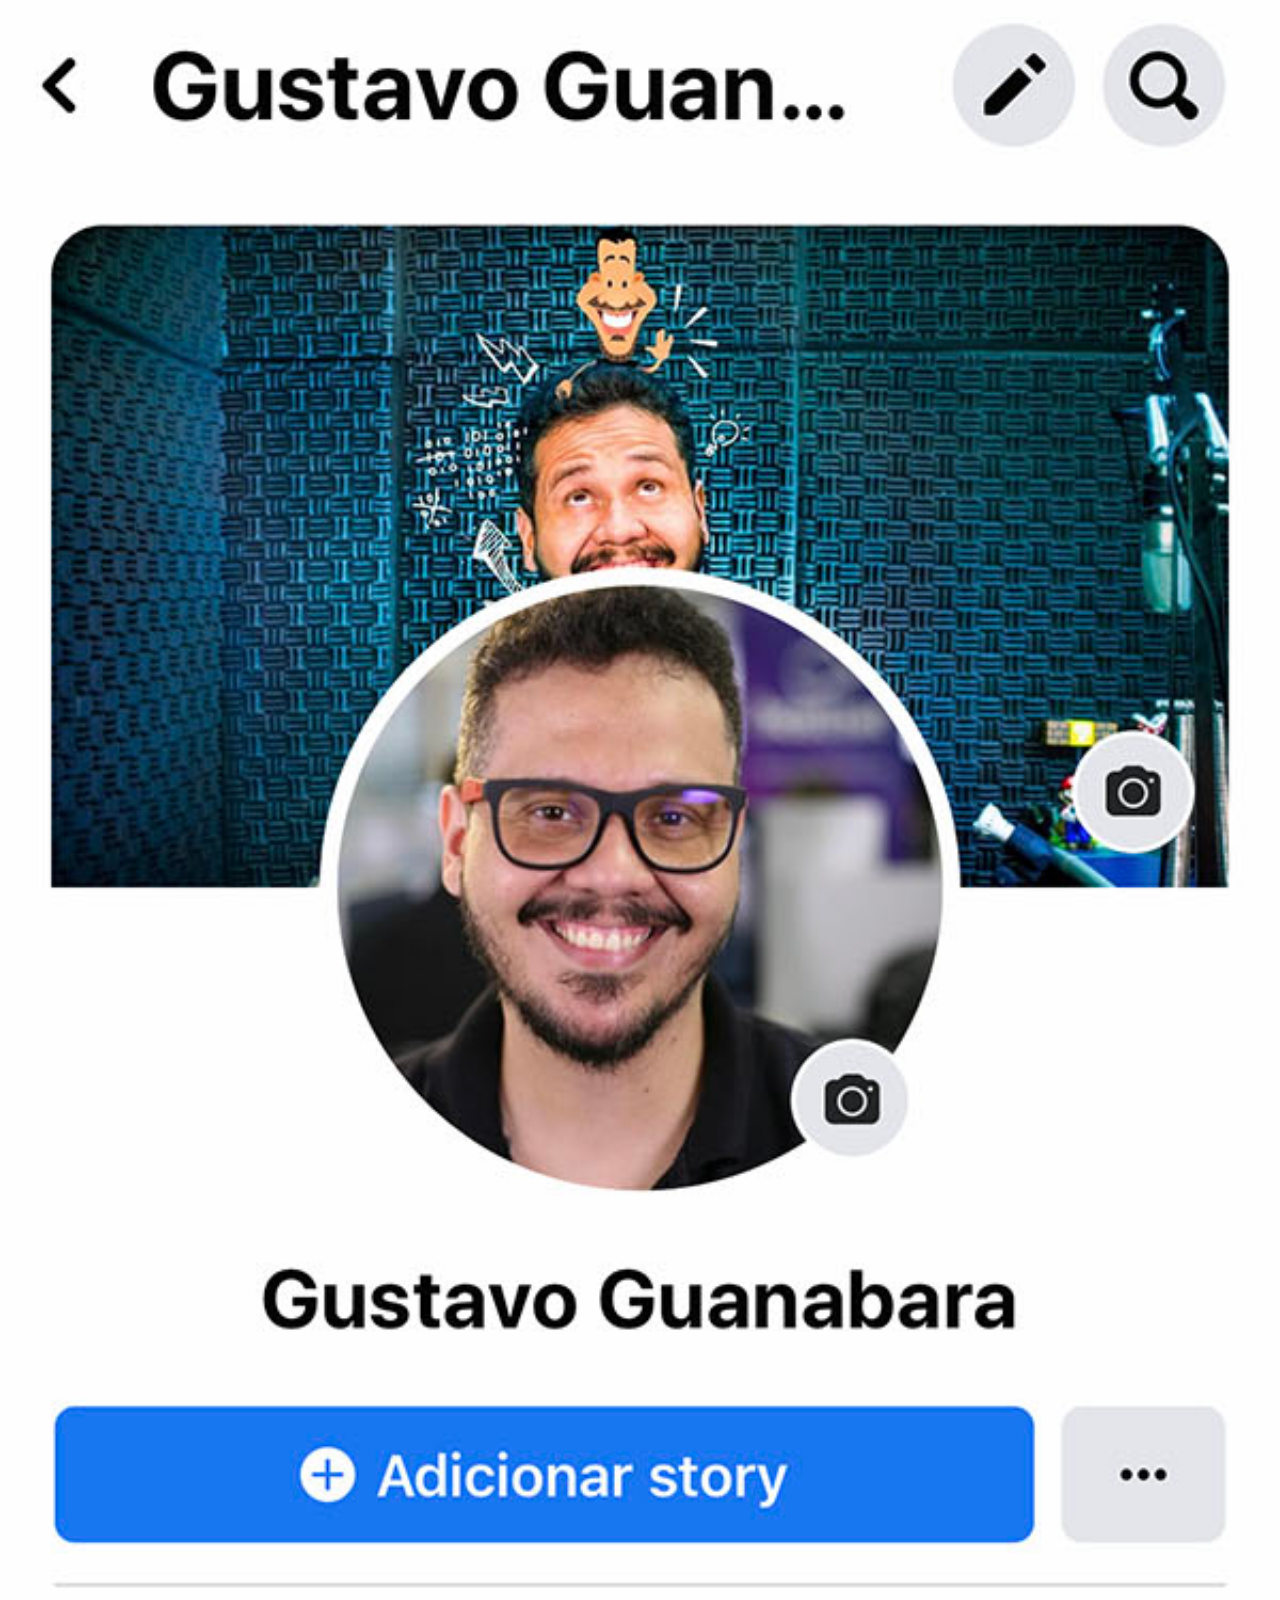
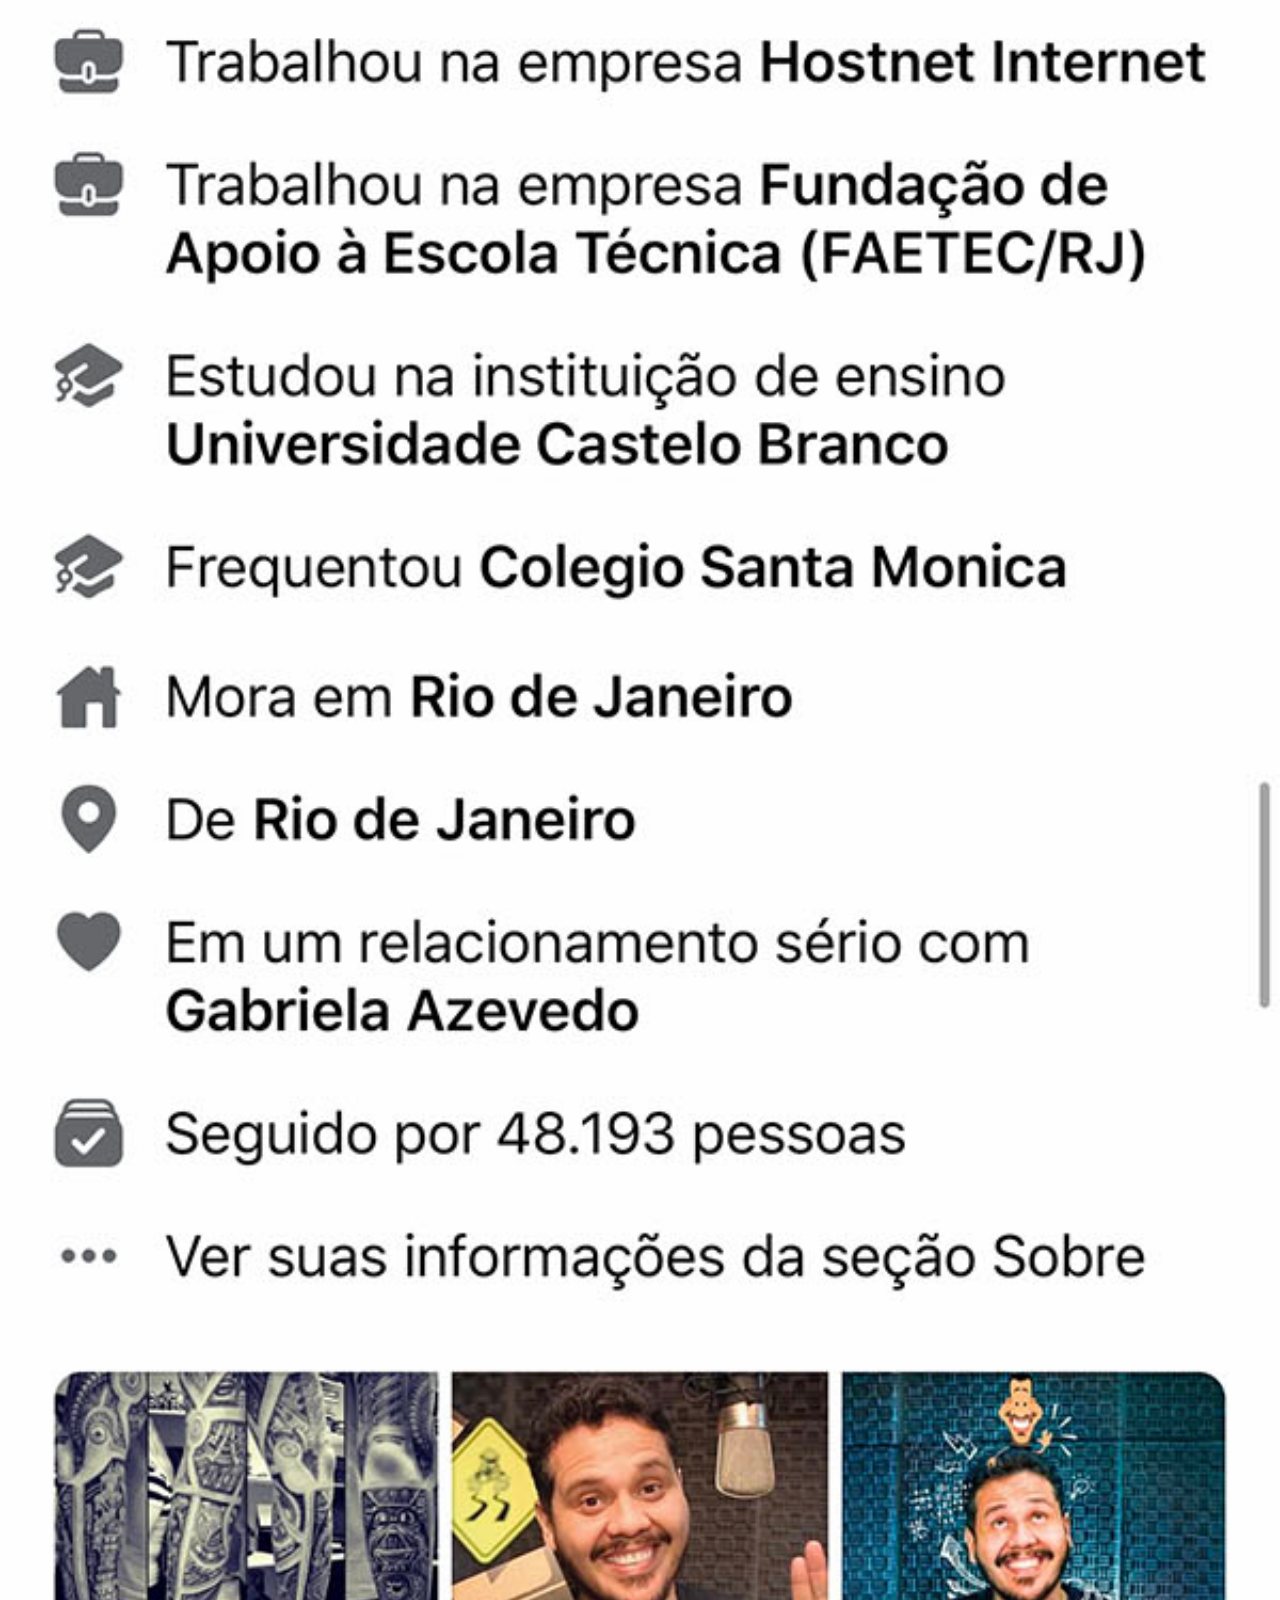
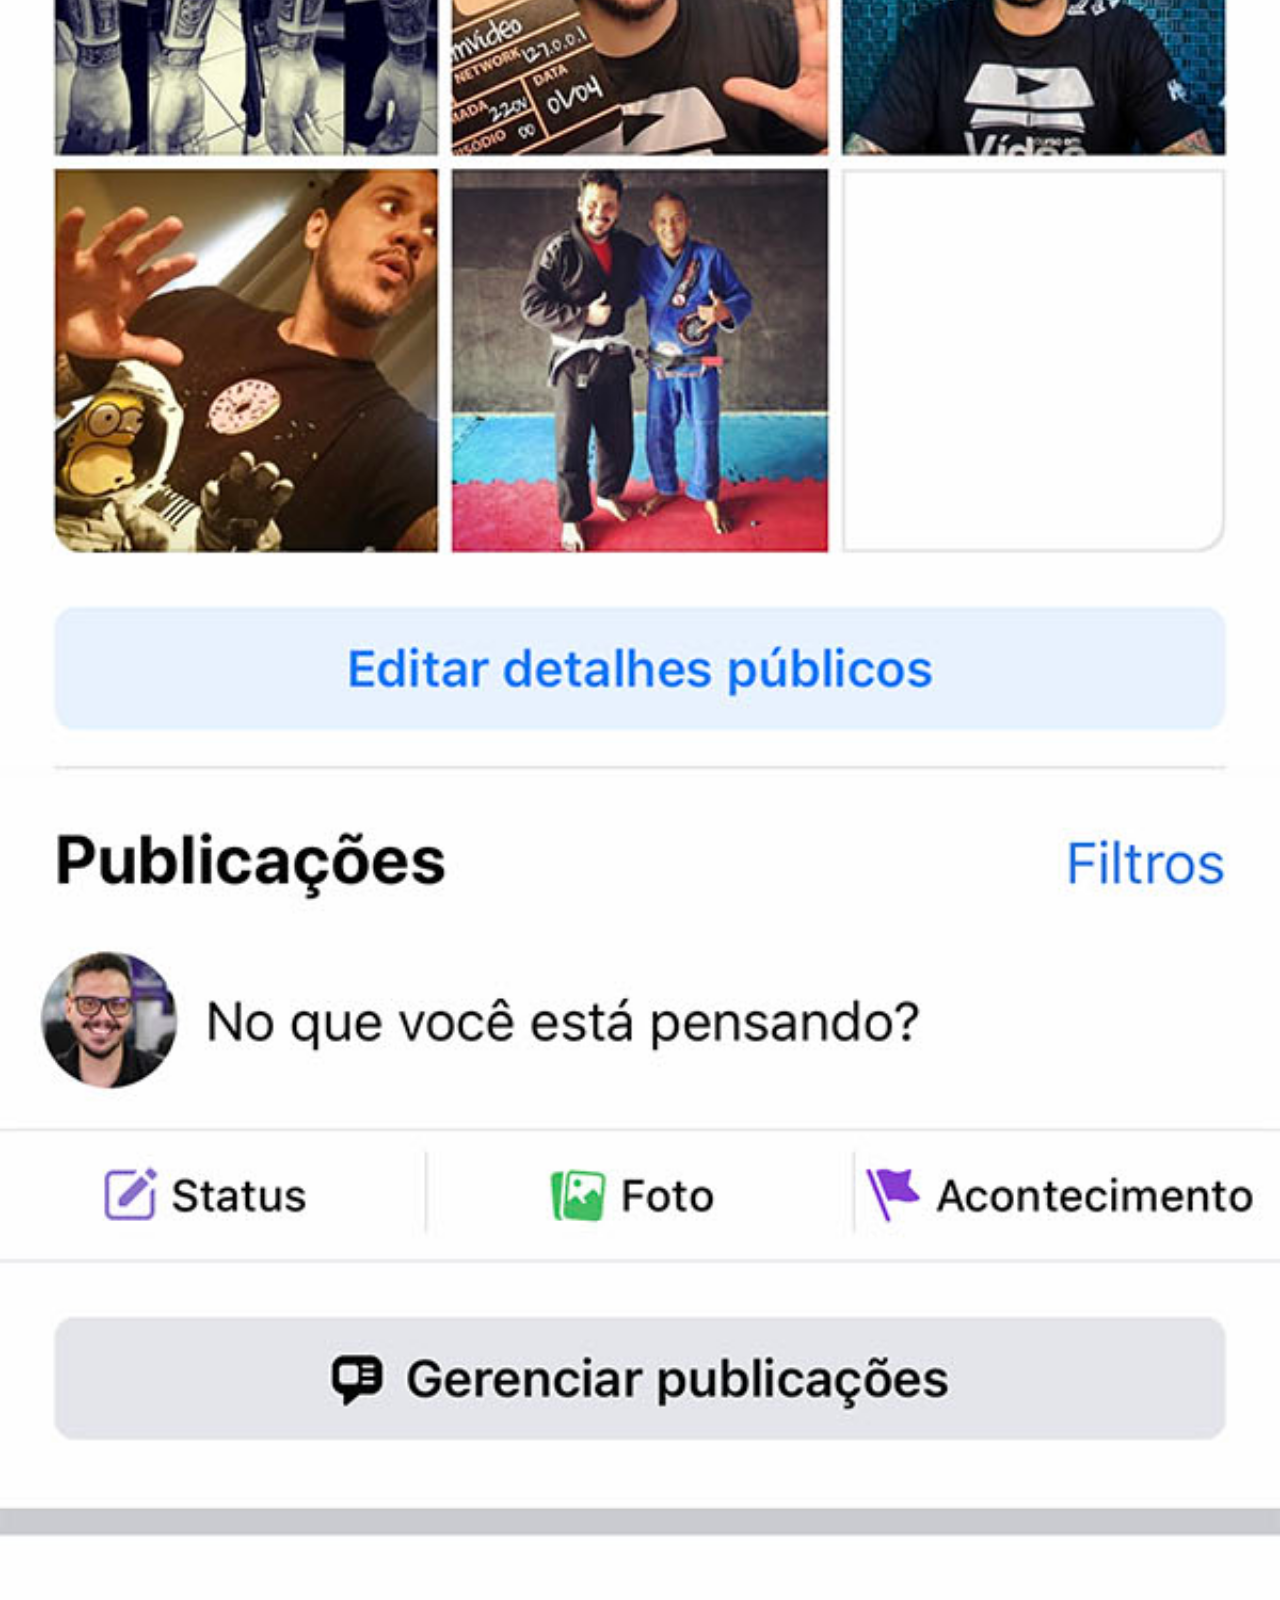
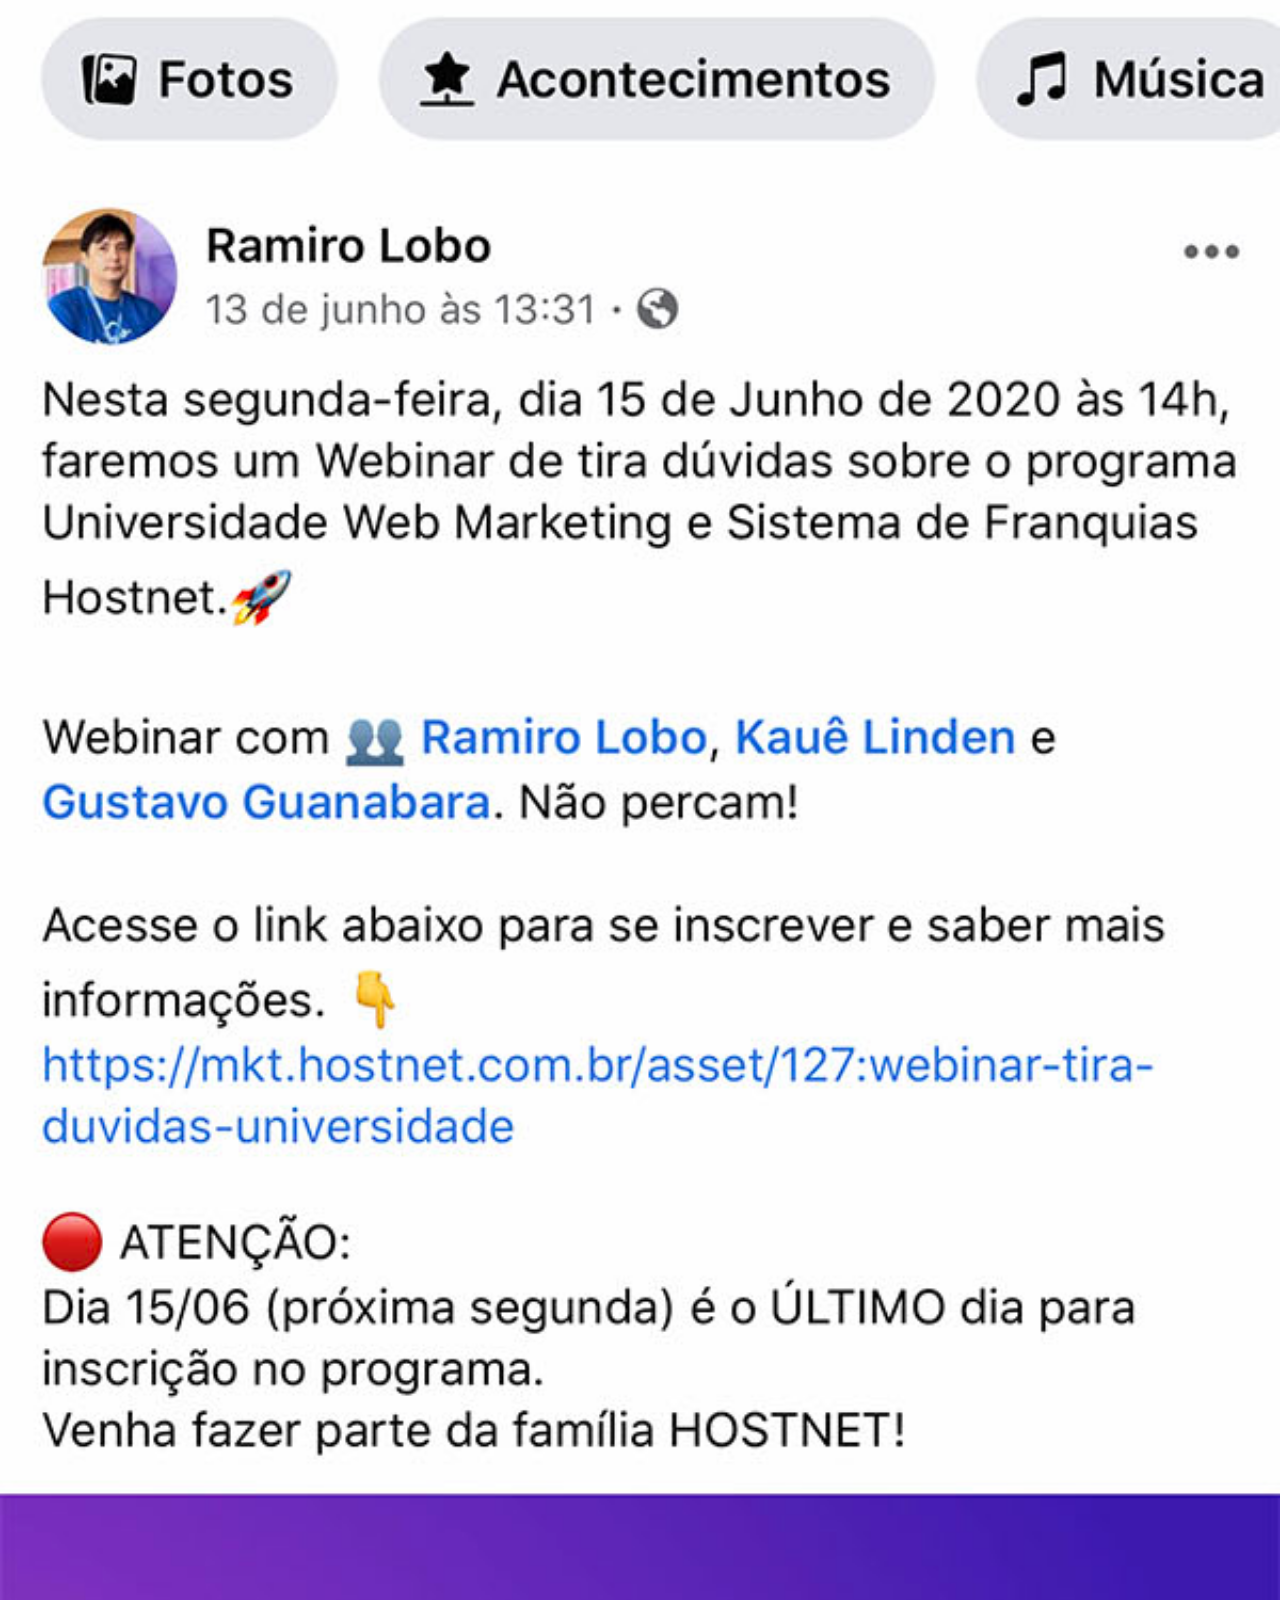
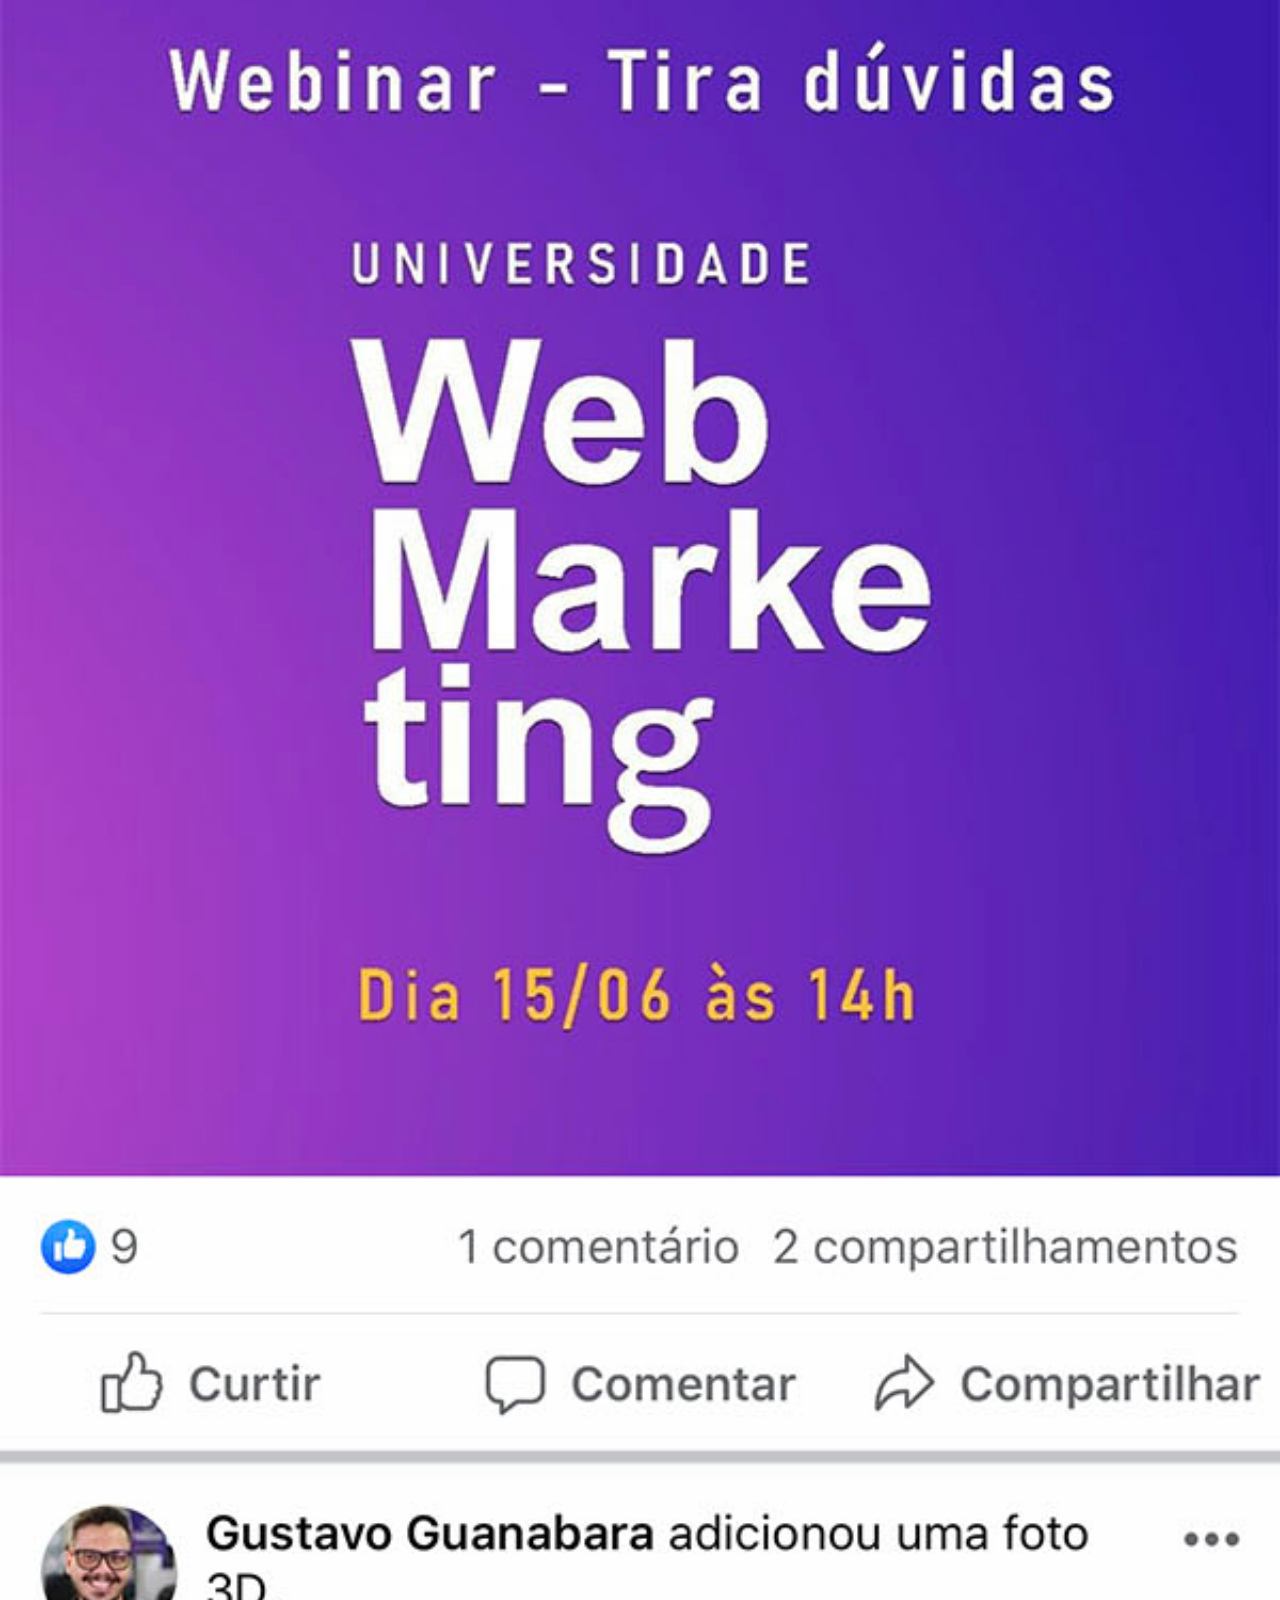
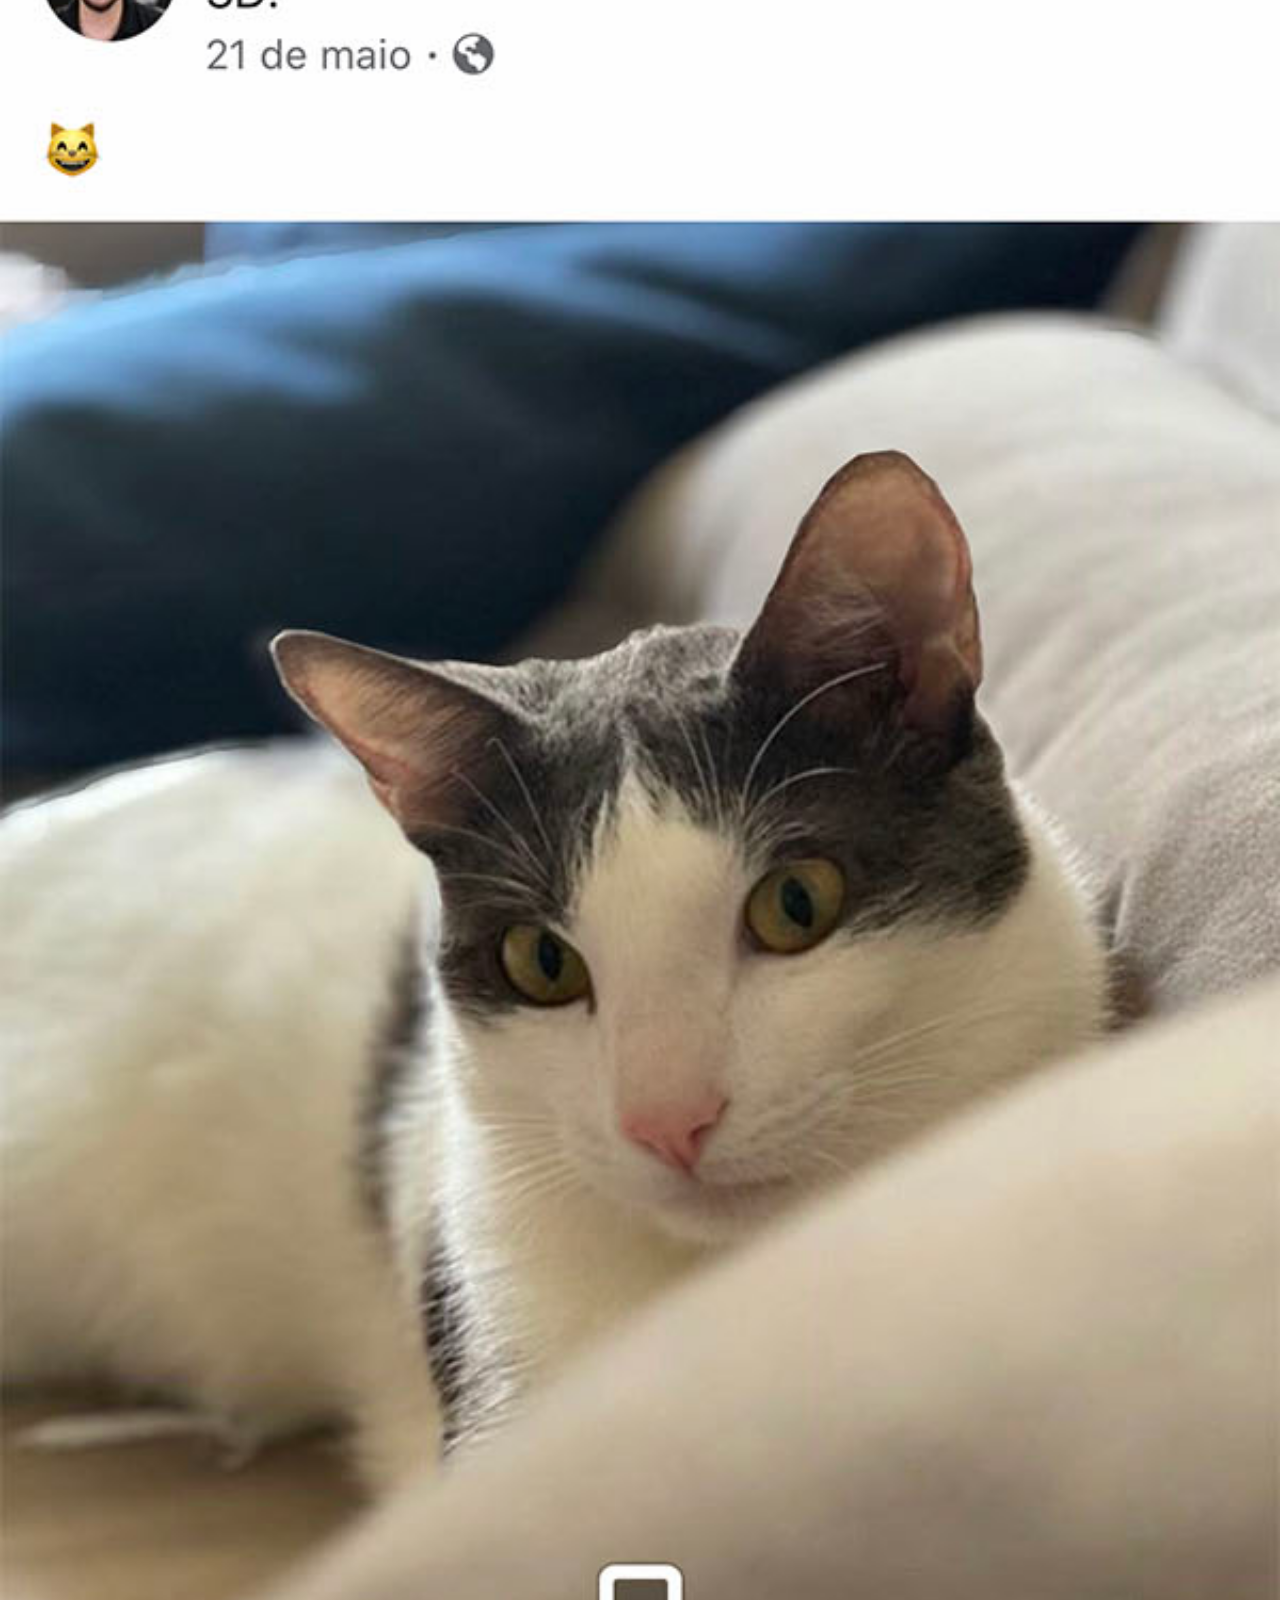
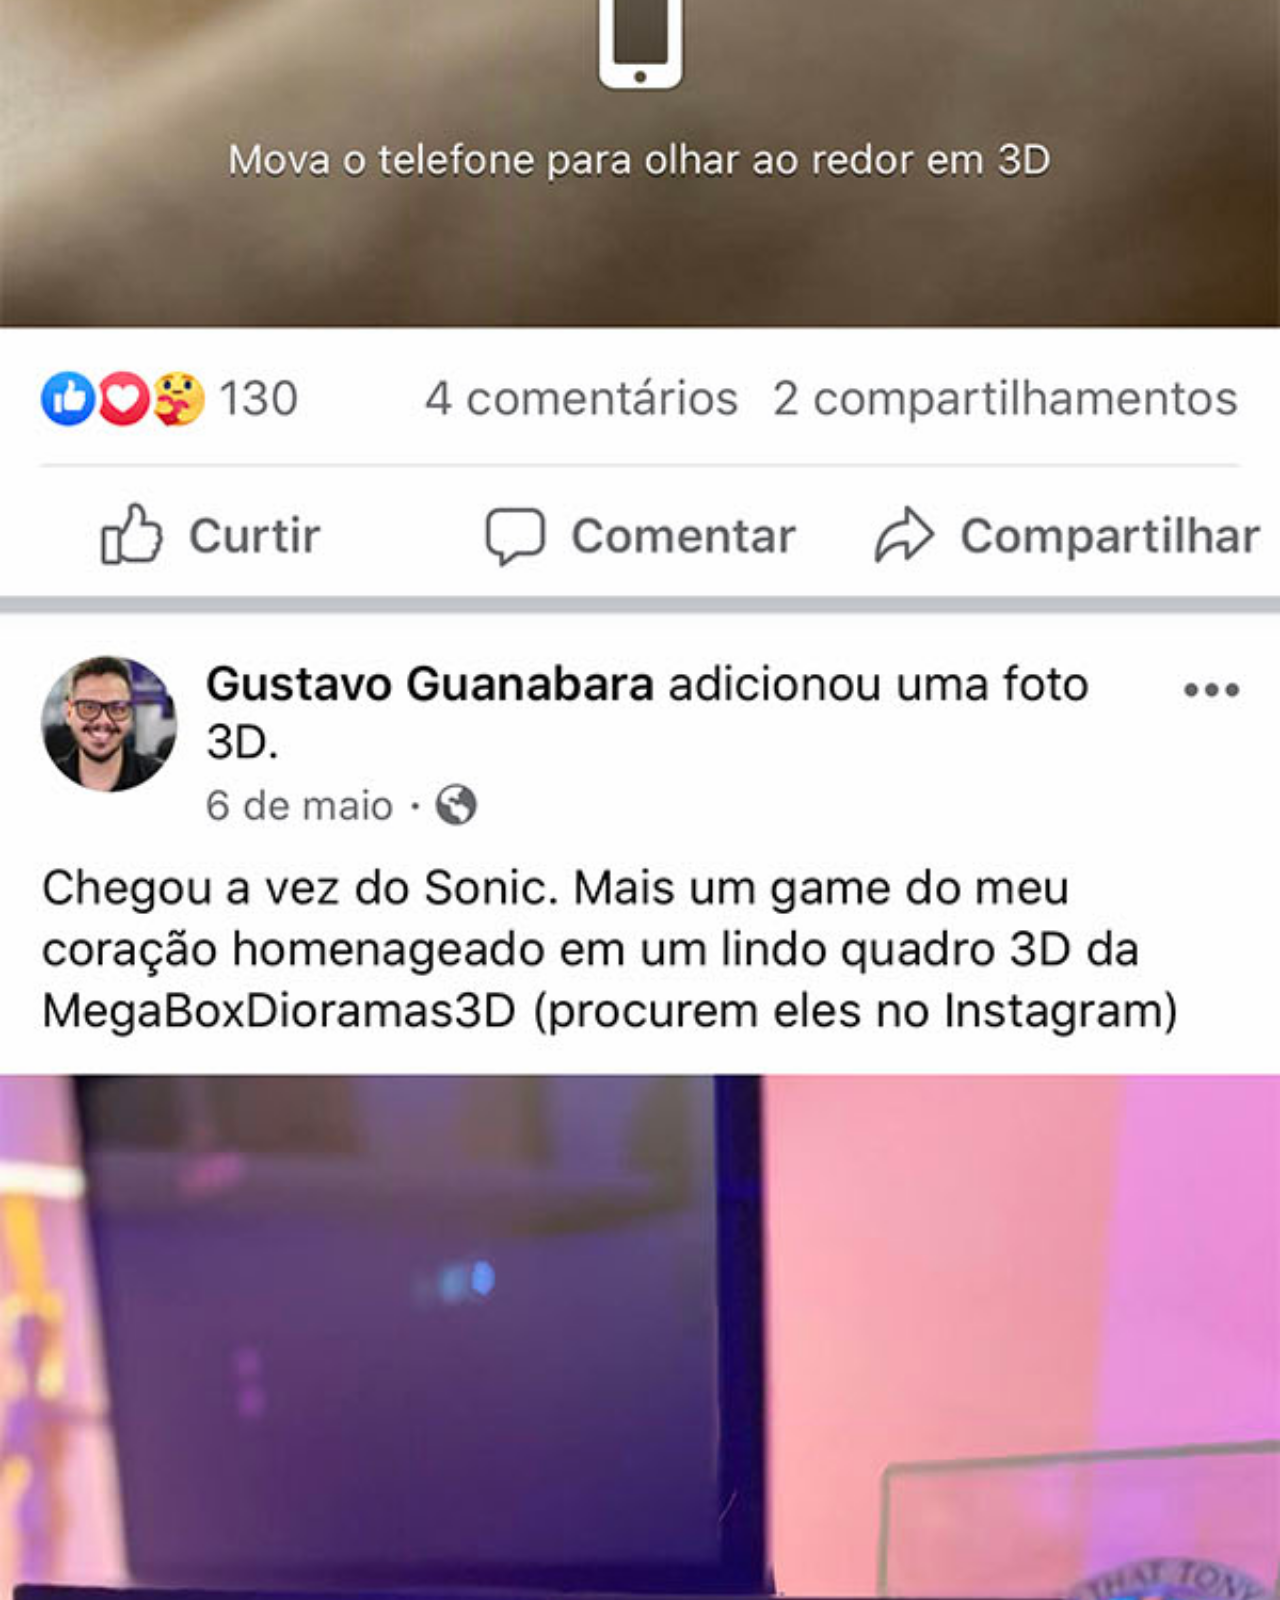
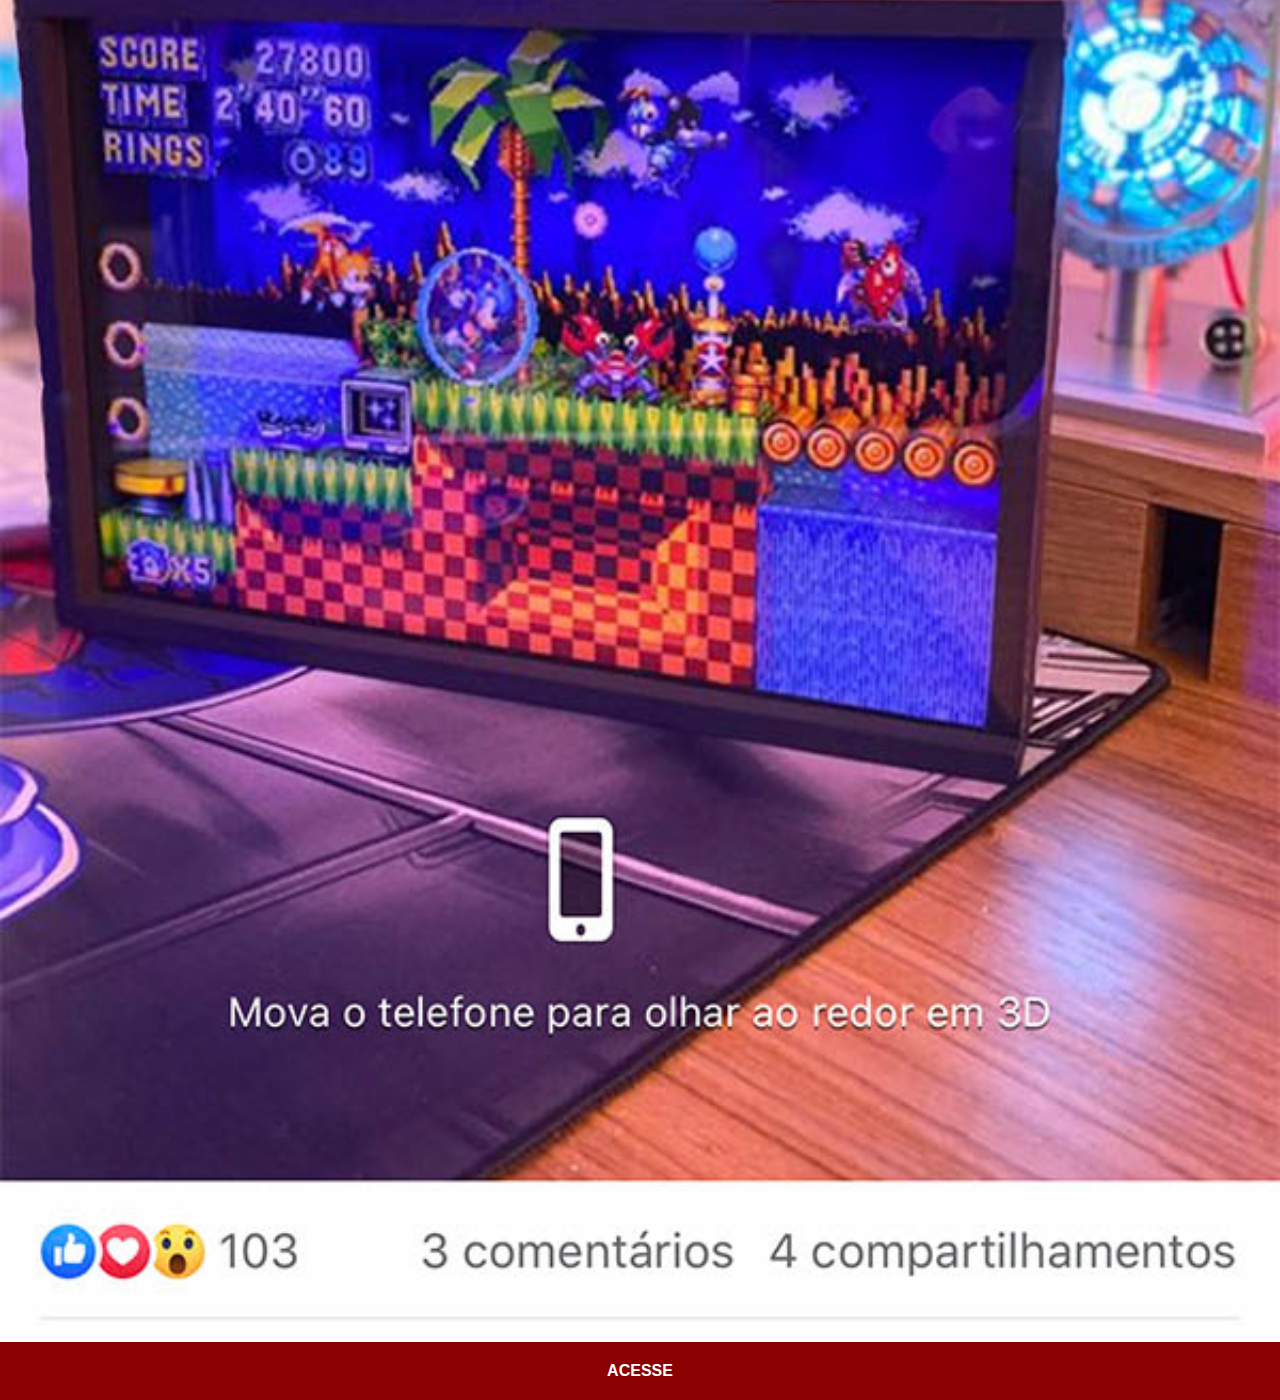
==== face.html @ 947cd16b "projeto iphone concluido" ====
<!DOCTYPE html>
<html lang="pt-br">
<head>
    <meta charset="UTF-8">
    <meta name="viewport" content="width=device-width, initial-scale=1.0">
    <title>Facebook</title>
    <link rel="stylesheet" href="estilo/social.css">
</head>
<body>
    <img src="imagens/tela-facebook.jpg" alt="">
    <a href="https://www.facebook.com/anderson.garcia.9847867/" target="_blank">ACESSE</a>
    
</body>
</html>
---- estilo/social.css ----
@charset "UTF-8";

::-webkit-scrollbar {
    width: 0px;
    height: 0px;
}
* {
    margin: 0px;
    padding: 0px;
    font-family: Arial, Helvetica, sans-serif;
}
img {
    width: 100vw;
}

a {
    display: block;
    background-color: darkred;
    padding: 20px;
    text-align: center;
    color: white;
    font-weight: bolder;
    text-decoration: none;
}
a:hover {
    background-color:red ;
}
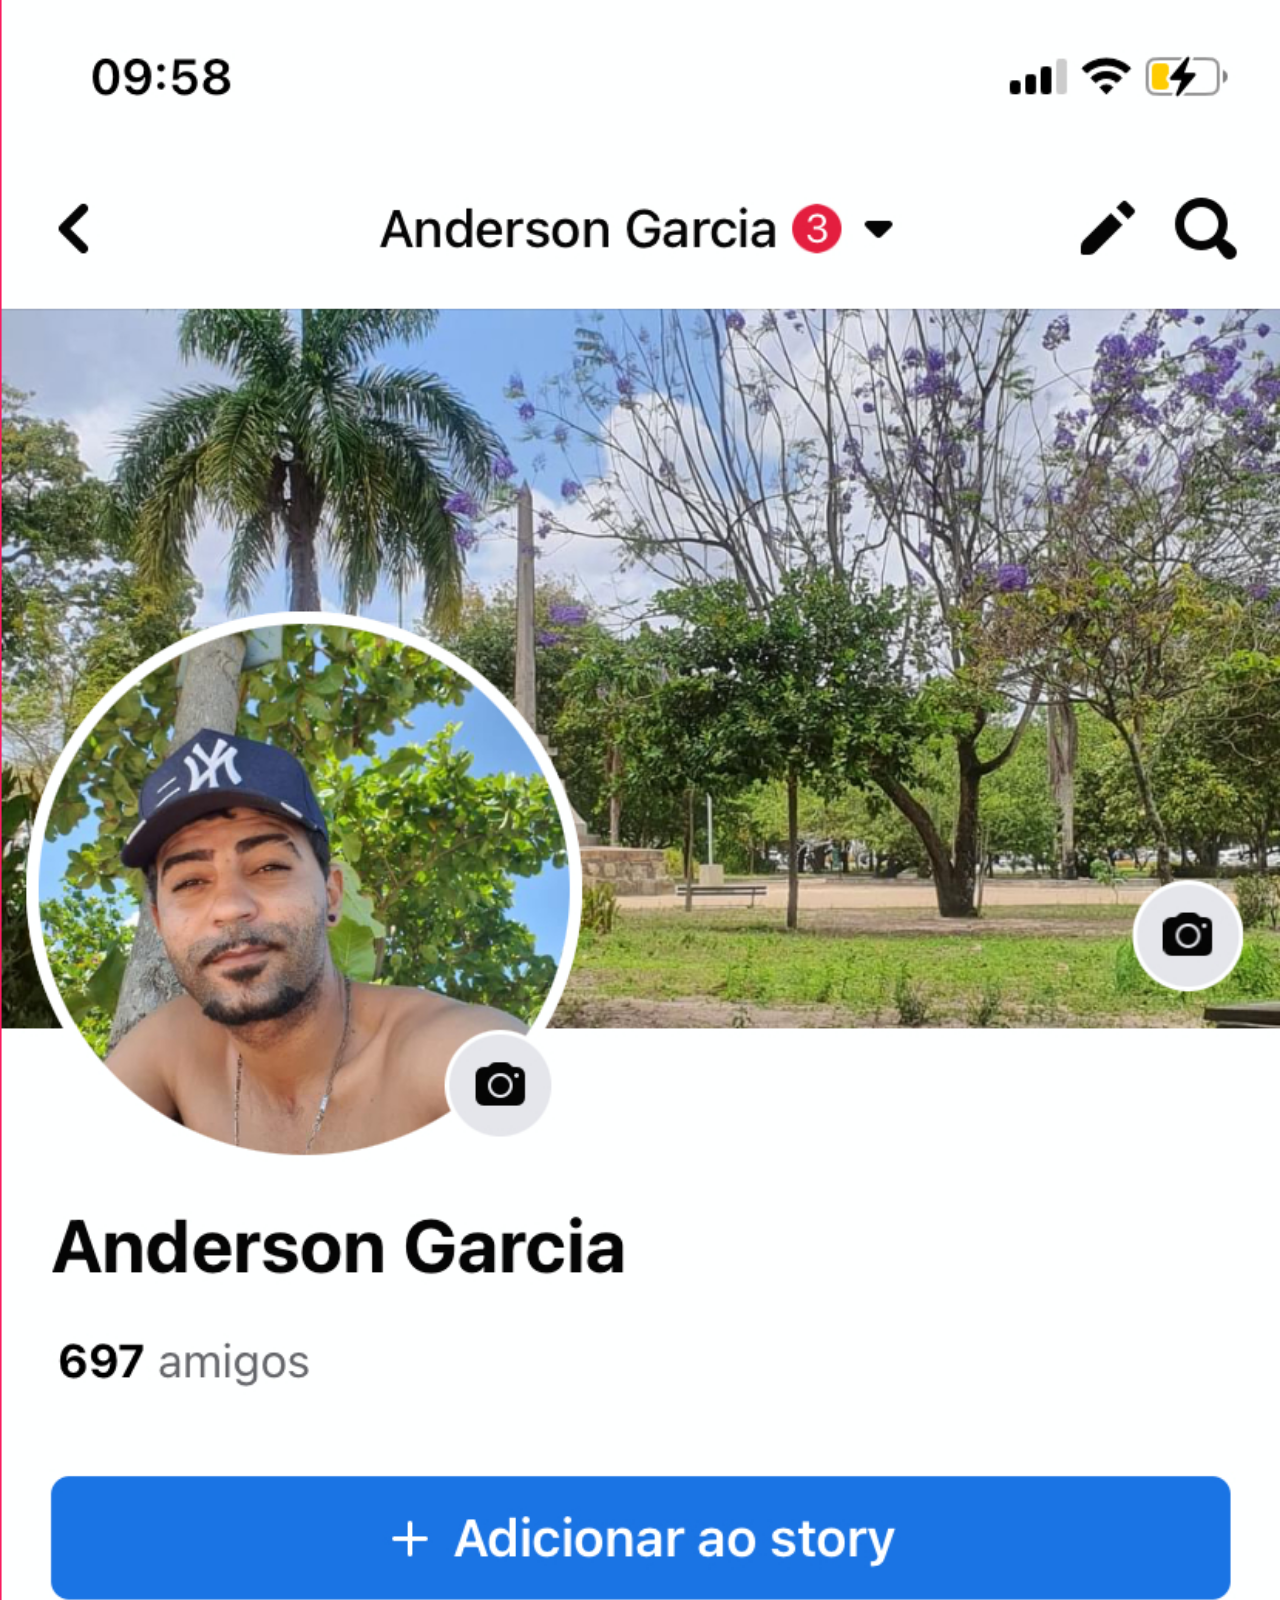
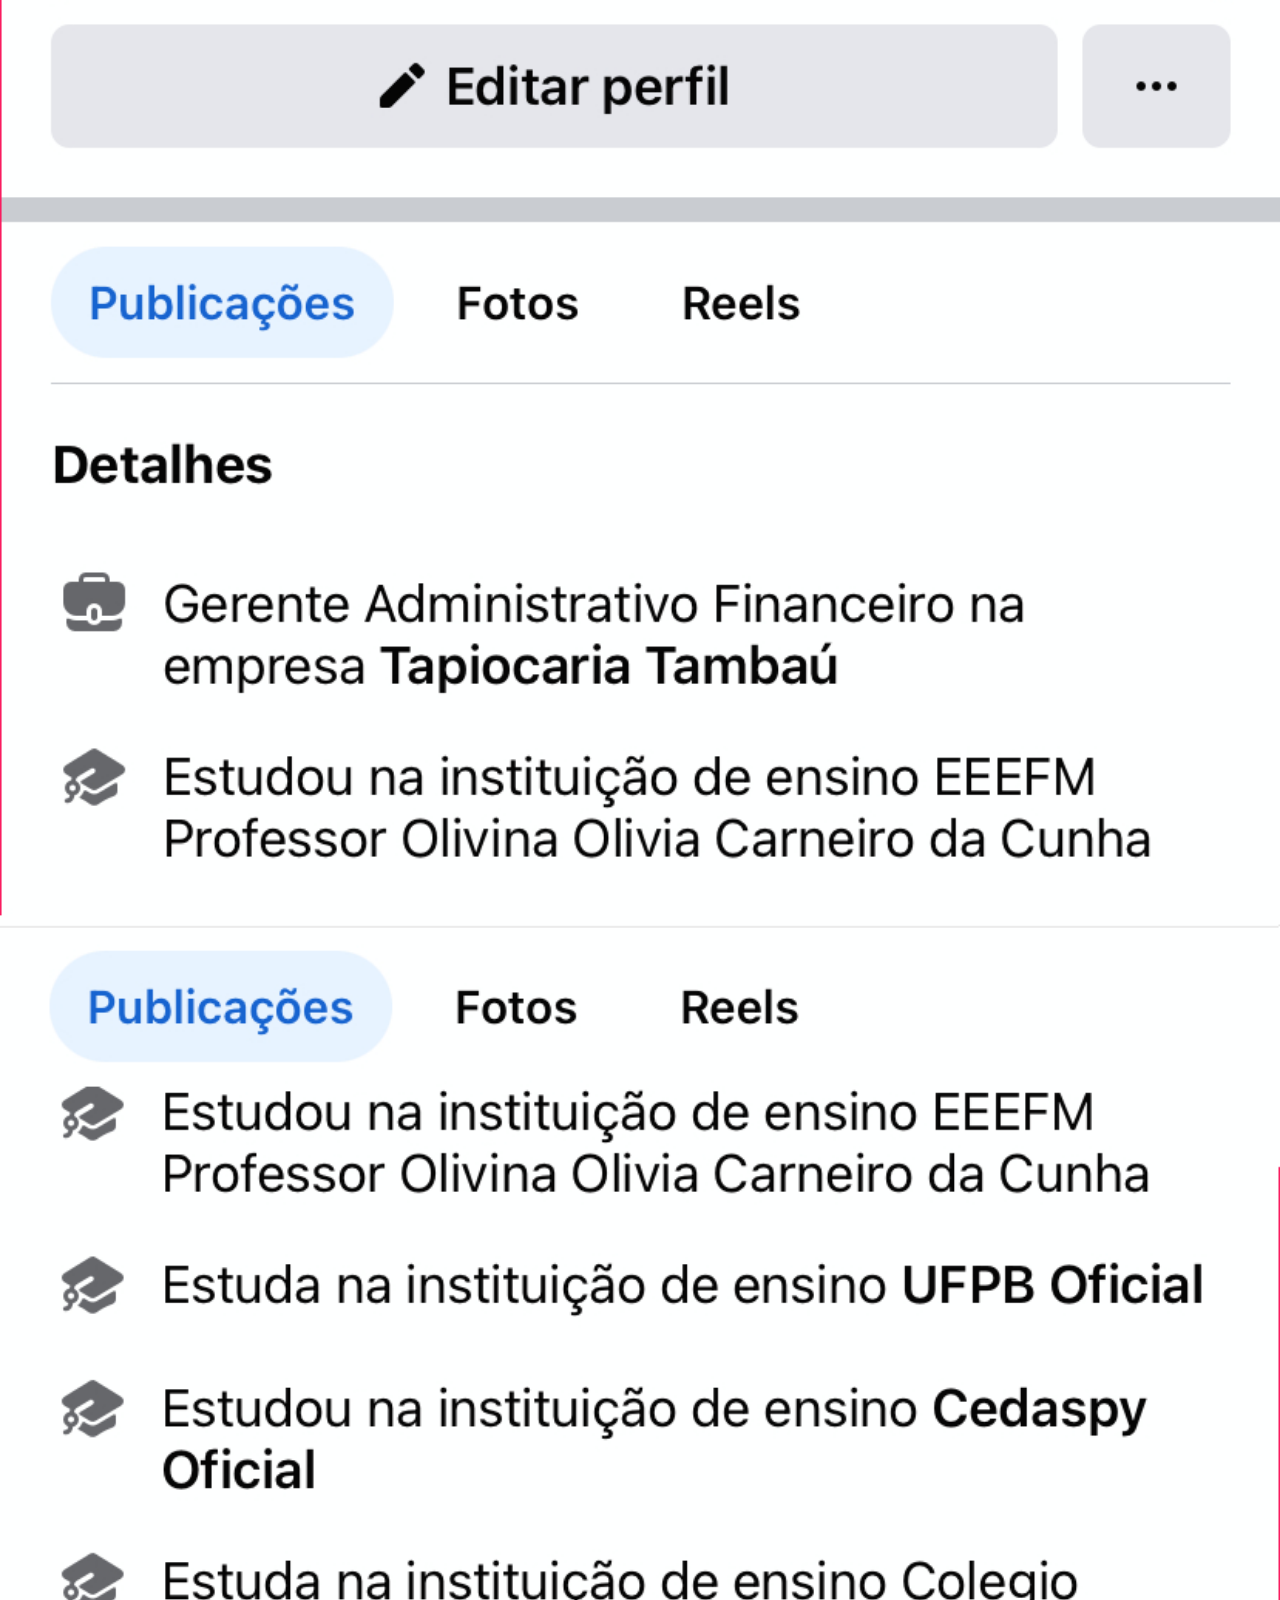
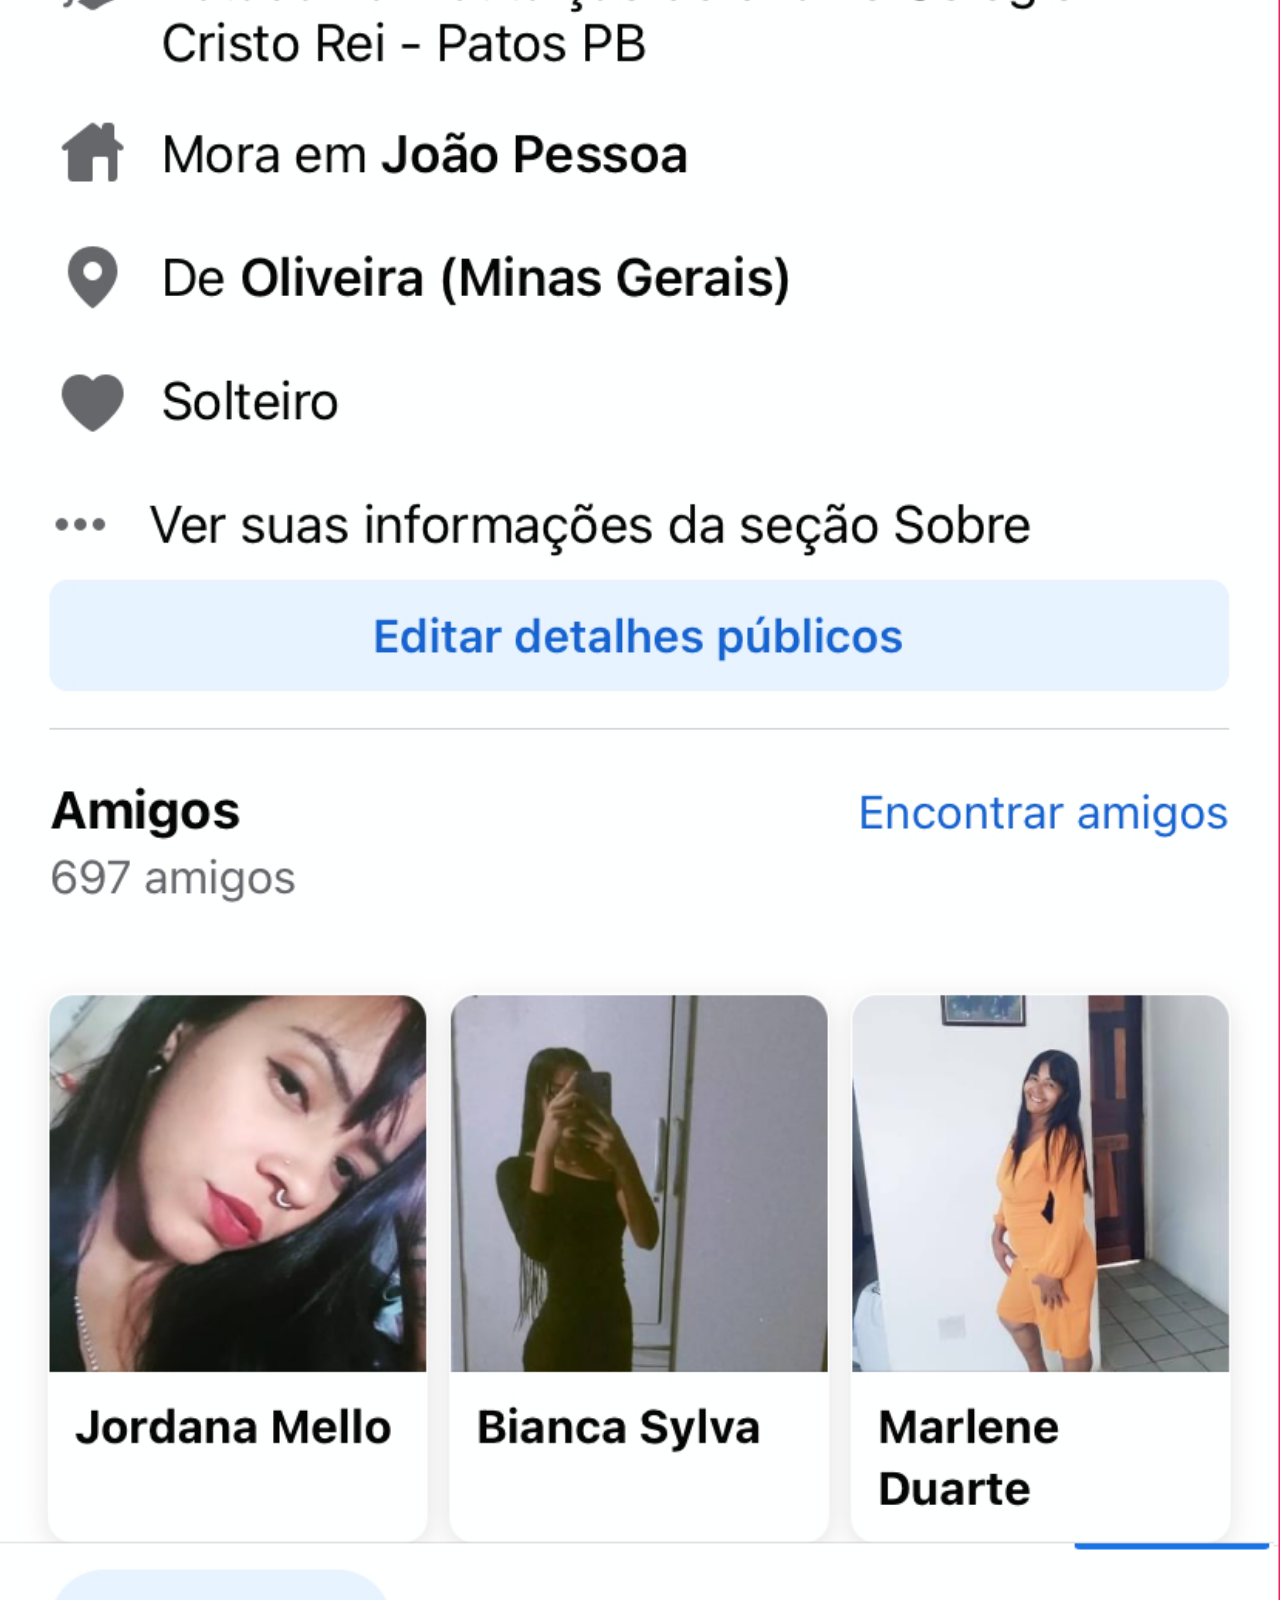
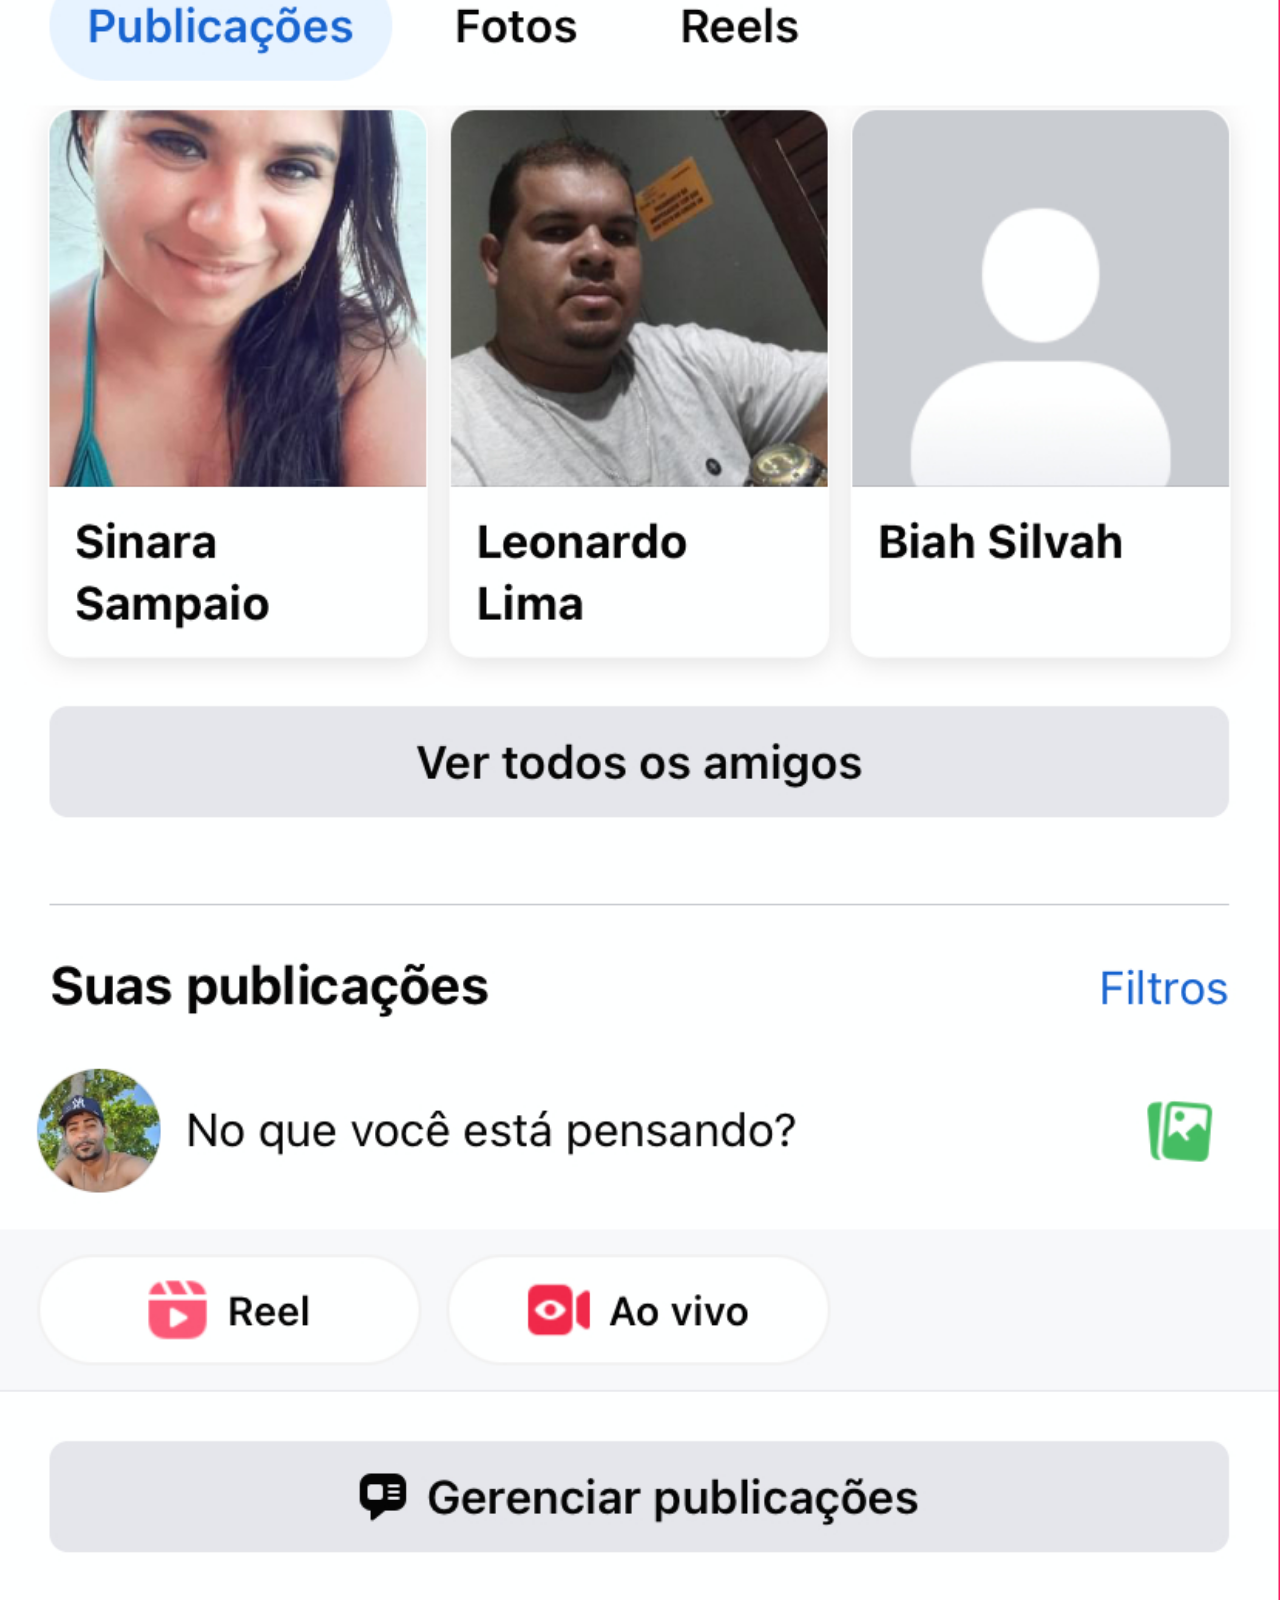
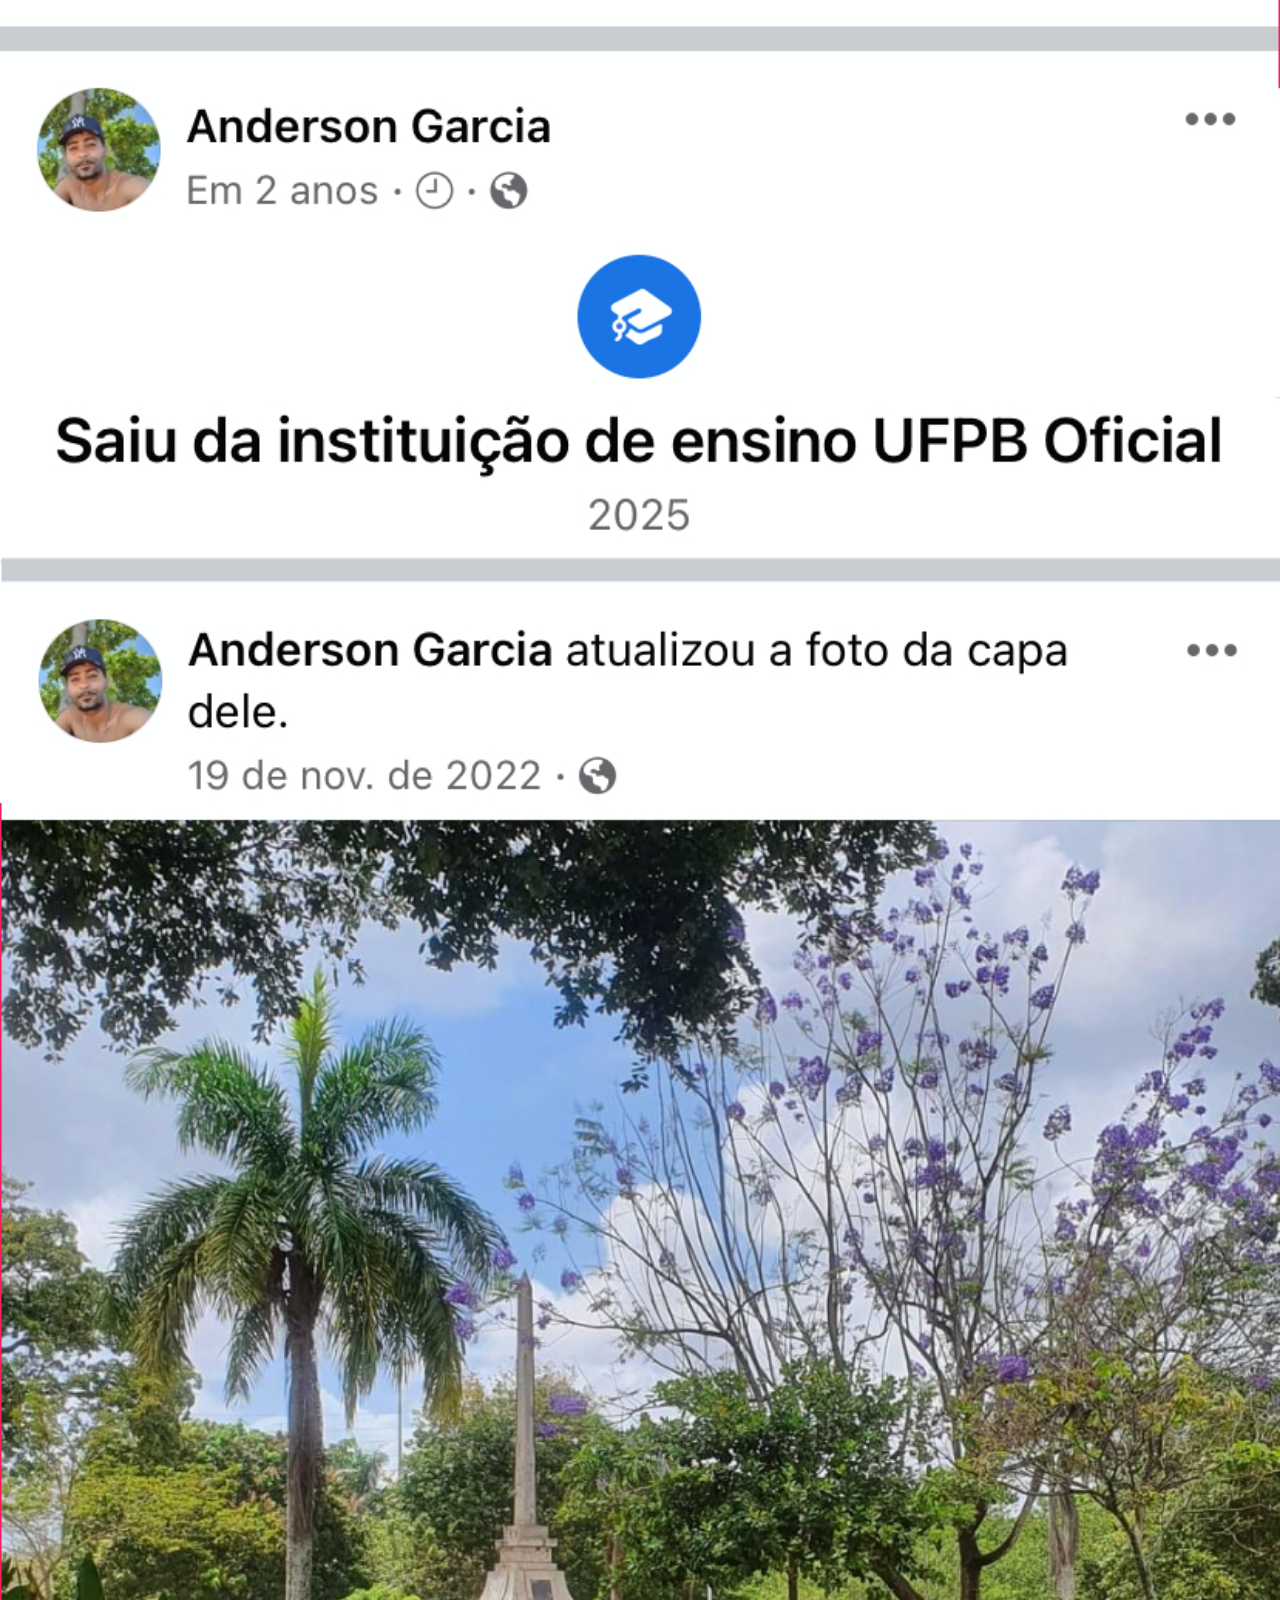
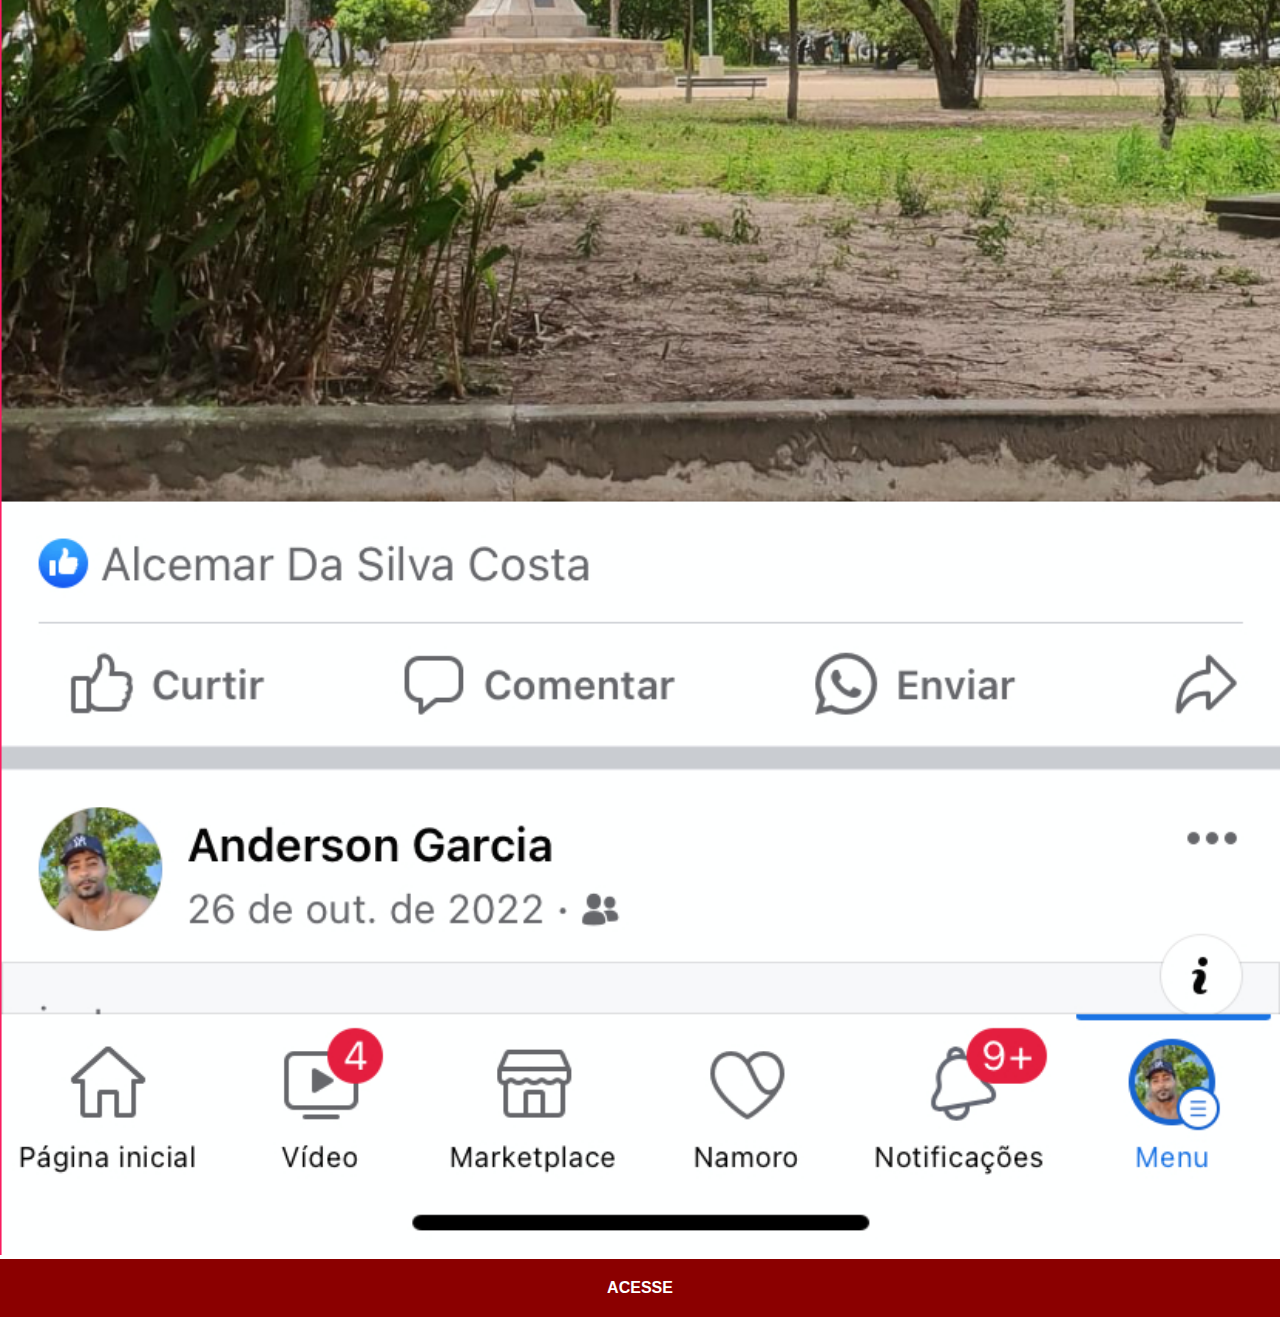
==== commit c4c63385: "atualizei o projeto" ====
--- a/face.html
+++ b/face.html
@@ -7,7 +7,7 @@
     <link rel="stylesheet" href="estilo/social.css">
 </head>
 <body>
-    <img src="imagens/tela-facebook.jpg" alt="">
+    <img src="imagens/face.jpg" alt="">
     <a href="https://www.facebook.com/anderson.garcia.9847867/" target="_blank">ACESSE</a>
     
 </body>
